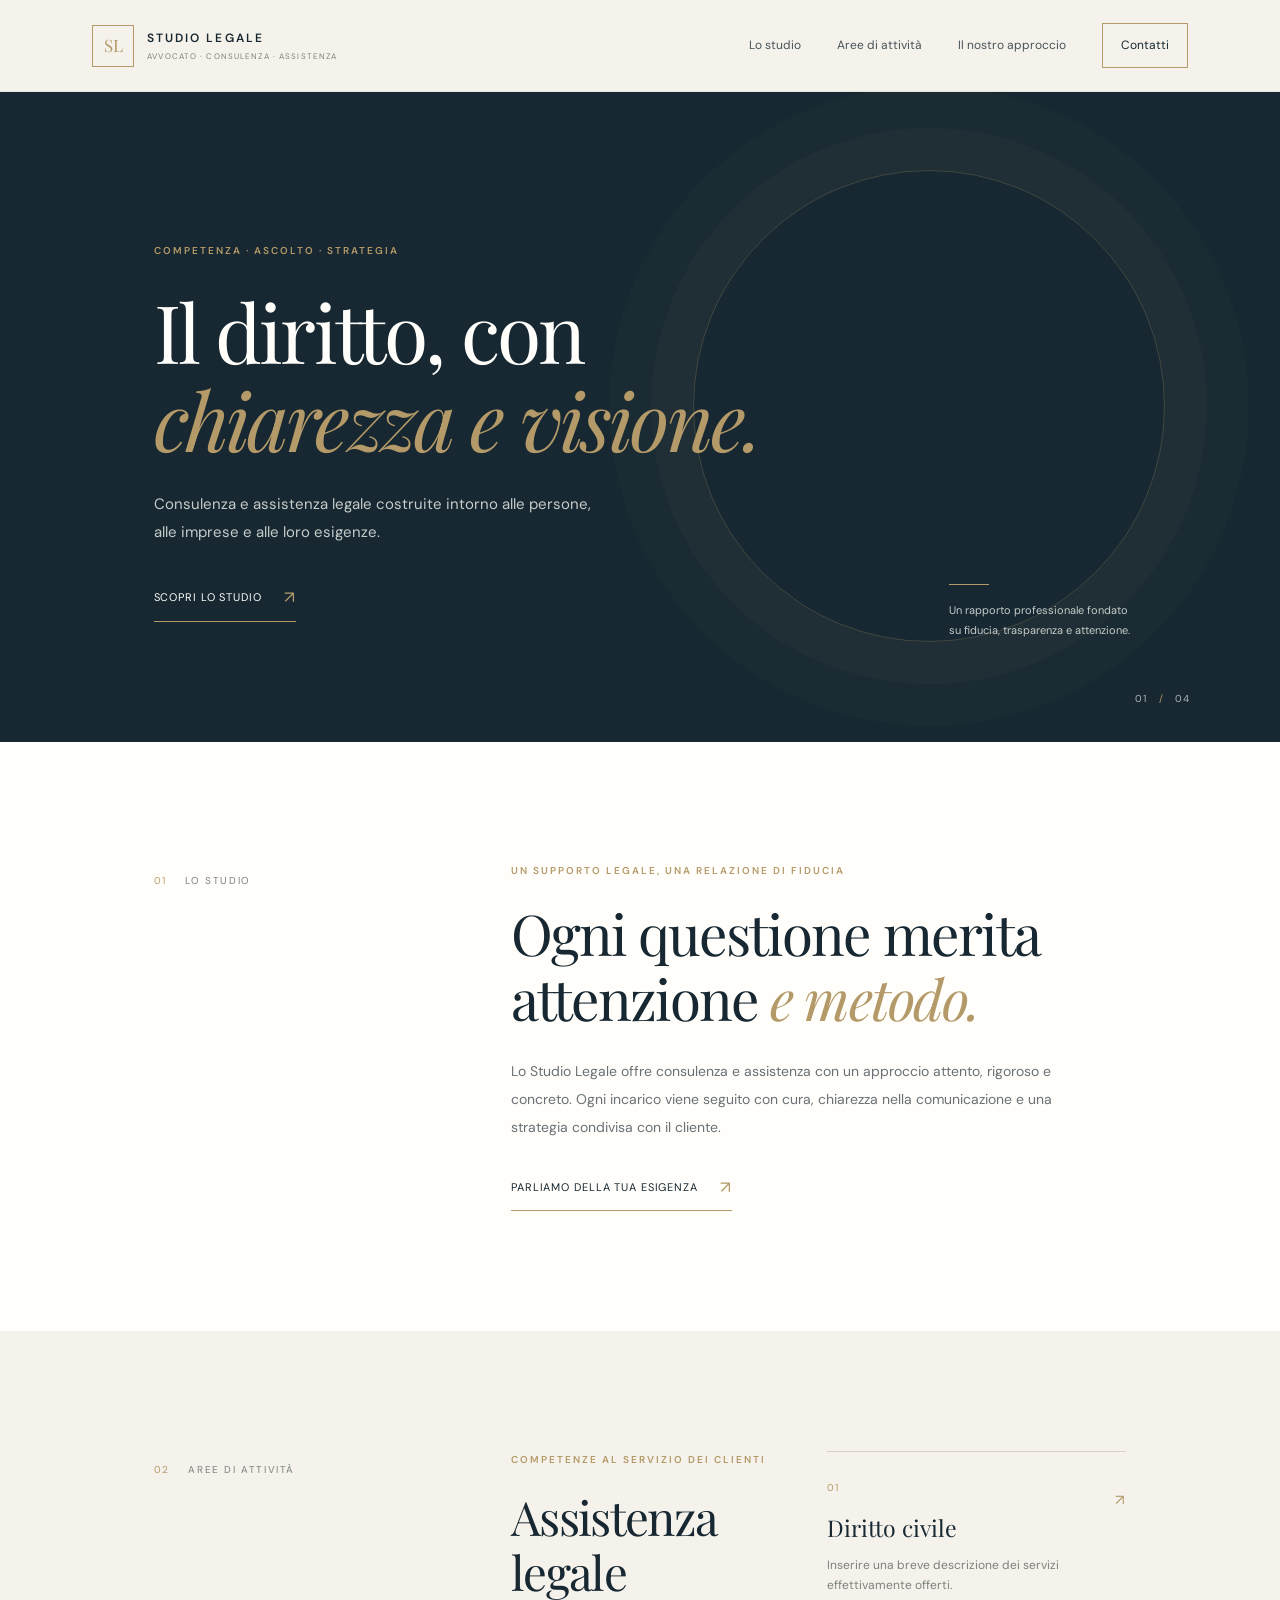
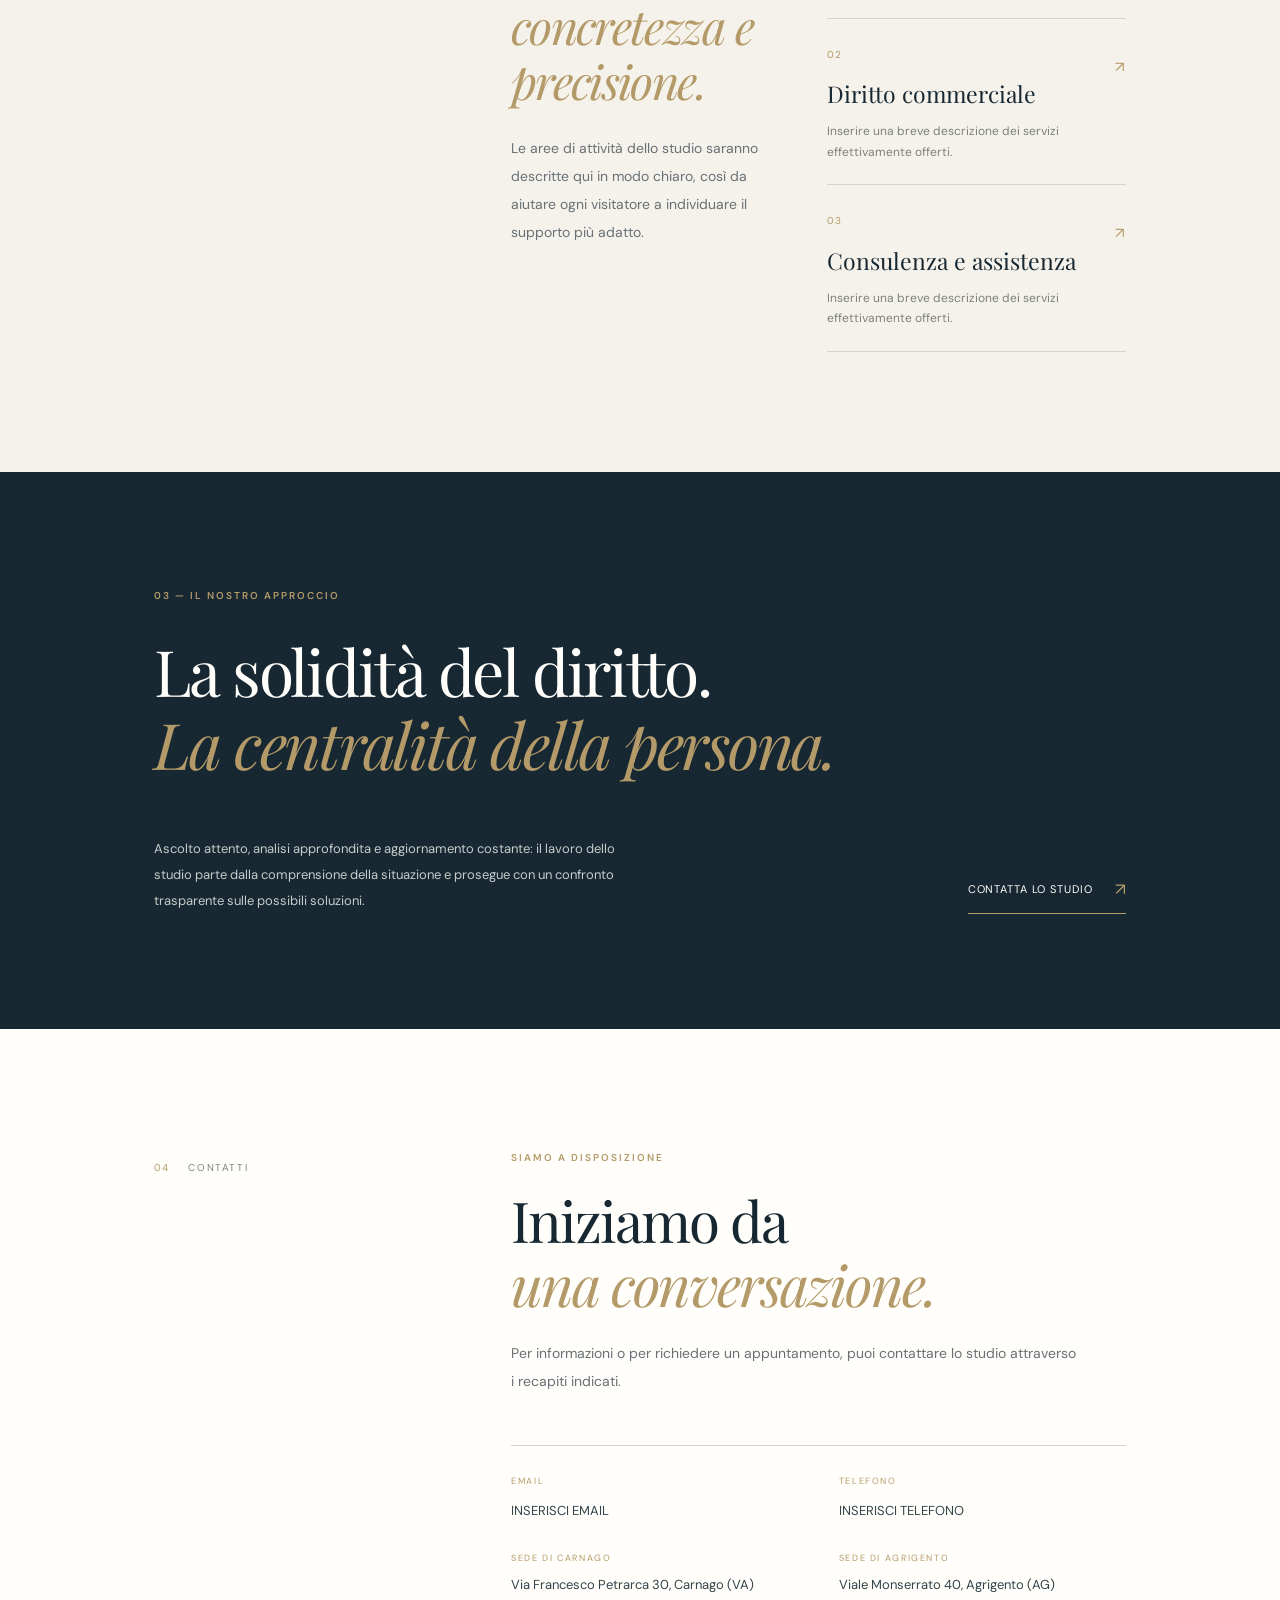
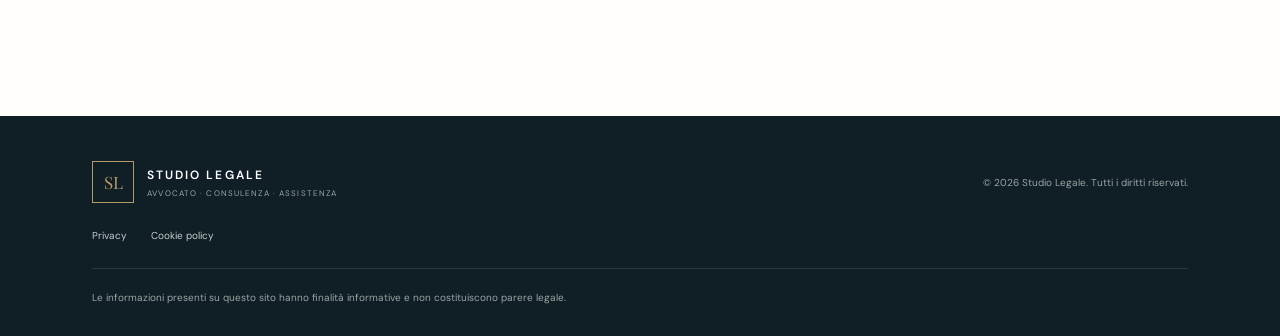
==== index.html @ 9e38412a "Add files via upload" ====
<!doctype html>
<html lang="it">
<head>
  <meta charset="utf-8">
  <meta name="viewport" content="width=device-width, initial-scale=1">
  <meta name="description" content="Studio legale — assistenza e consulenza legale.">
  <meta name="theme-color" content="#14232d">
  <title>Studio Legale | Assistenza e consulenza</title>
  <link rel="preconnect" href="https://fonts.googleapis.com">
  <link rel="preconnect" href="https://fonts.gstatic.com" crossorigin>
  <link href="https://fonts.googleapis.com/css2?family=DM+Sans:wght@400;500;600&family=Playfair+Display:wght@400;500;600&display=swap" rel="stylesheet">
  <link rel="stylesheet" href="styles.css">
</head>
<body>
  <header class="site-header">
    <a class="brand" href="#inizio" aria-label="Studio Legale, pagina iniziale">
      <span class="brand-mark">SL</span>
      <span class="brand-name">STUDIO LEGALE<span>AVVOCATO · CONSULENZA · ASSISTENZA</span></span>
    </a>
    <button class="menu-toggle" aria-expanded="false" aria-controls="main-nav">Menu</button>
    <nav id="main-nav" class="main-nav" aria-label="Navigazione principale">
      <a href="#studio">Lo studio</a>
      <a href="#attivita">Aree di attività</a>
      <a href="#approccio">Il nostro approccio</a>
      <a class="nav-contact" href="#contatti">Contatti</a>
    </nav>
  </header>

  <main>
    <section class="hero" id="inizio">
      <div class="hero-content">
        <p class="eyebrow">COMPETENZA · ASCOLTO · STRATEGIA</p>
        <h1>Il diritto, con<br><em>chiarezza e visione.</em></h1>
        <p class="hero-lead">Consulenza e assistenza legale costruite intorno alle persone, alle imprese e alle loro esigenze.</p>
        <a class="text-link" href="#studio">Scopri lo studio <span aria-hidden="true">↗</span></a>
      </div>
      <div class="hero-note">
        <span class="note-line"></span>
        <p>Un rapporto professionale fondato su fiducia, trasparenza e attenzione.</p>
      </div>
      <div class="hero-index">01 <span>/</span> 04</div>
    </section>

    <section class="intro section-wrap" id="studio">
      <div class="section-label"><span>01</span> LO STUDIO</div>
      <div class="intro-copy">
        <p class="kicker">UN SUPPORTO LEGALE, UNA RELAZIONE DI FIDUCIA</p>
        <h2>Ogni questione merita<br>attenzione <em>e metodo.</em></h2>
        <p class="body-copy">Lo Studio Legale offre consulenza e assistenza con un approccio attento, rigoroso e concreto. Ogni incarico viene seguito con cura, chiarezza nella comunicazione e una strategia condivisa con il cliente.</p>
        <a class="text-link dark-link" href="#contatti">Parliamo della tua esigenza <span aria-hidden="true">↗</span></a>
      </div>
    </section>

    <section class="practice section-wrap" id="attivita">
      <div class="section-label"><span>02</span> AREE DI ATTIVITÀ</div>
      <div class="practice-main">
        <div class="practice-heading">
          <p class="kicker">COMPETENZE AL SERVIZIO DEI CLIENTI</p>
          <h2>Assistenza legale<br><em>concretezza e precisione.</em></h2>
          <p class="body-copy">Le aree di attività dello studio saranno descritte qui in modo chiaro, così da aiutare ogni visitatore a individuare il supporto più adatto.</p>
        </div>
        <div class="practice-list">
          <article><span>01</span><h3>Diritto civile</h3><p>Inserire una breve descrizione dei servizi effettivamente offerti.</p><b>↗</b></article>
          <article><span>02</span><h3>Diritto commerciale</h3><p>Inserire una breve descrizione dei servizi effettivamente offerti.</p><b>↗</b></article>
          <article><span>03</span><h3>Consulenza e assistenza</h3><p>Inserire una breve descrizione dei servizi effettivamente offerti.</p><b>↗</b></article>
        </div>
      </div>
    </section>

    <section class="approach" id="approccio">
      <div class="approach-inner">
        <p class="kicker">03 — IL NOSTRO APPROCCIO</p>
        <h2>La solidità del diritto.<br><em>La centralità della persona.</em></h2>
        <div class="approach-bottom">
          <p>Ascolto attento, analisi approfondita e aggiornamento costante: il lavoro dello studio parte dalla comprensione della situazione e prosegue con un confronto trasparente sulle possibili soluzioni.</p>
          <a class="text-link" href="#contatti">Contatta lo studio <span aria-hidden="true">↗</span></a>
        </div>
      </div>
    </section>

    <section class="contact section-wrap" id="contatti">
      <div class="section-label"><span>04</span> CONTATTI</div>
      <div class="contact-main">
        <p class="kicker">SIAMO A DISPOSIZIONE</p>
        <h2>Iniziamo da<br><em>una conversazione.</em></h2>
        <p class="body-copy">Per informazioni o per richiedere un appuntamento, puoi contattare lo studio attraverso i recapiti indicati.</p>
        <div class="contact-details">
          <div><span>EMAIL</span><a href="mailto:INSERISCI-EMAIL">INSERISCI EMAIL</a></div>
          <div><span>TELEFONO</span><a href="tel:INSERISCI-TELEFONO">INSERISCI TELEFONO</a></div>
          <div><span>SEDE DI CARNAGO</span><p>Via Francesco Petrarca 30, Carnago (VA)</p></div>
          <div><span>SEDE DI AGRIGENTO</span><p>Viale Monserrato 40, Agrigento (AG)</p></div>
        </div>
      </div>
    </section>
  </main>

  <footer class="site-footer">
    <a class="brand footer-brand" href="#inizio"><span class="brand-mark">SL</span><span class="brand-name">STUDIO LEGALE<span>AVVOCATO · CONSULENZA · ASSISTENZA</span></span></a>
    <p>© <span id="year"></span> Studio Legale. Tutti i diritti riservati.</p>
    <div class="footer-links"><a href="privacy.html">Privacy</a><a href="cookie.html">Cookie policy</a></div>
    <p class="disclaimer">Le informazioni presenti su questo sito hanno finalità informative e non costituiscono parere legale.</p>
  </footer>
  <script src="script.js"></script>
</body>
</html>
---- styles.css ----
:root{--ink:#172832;--ink-soft:#34444b;--paper:#f5f2eb;--white:#fffefa;--gold:#b49a68;--line:#d9d3c7;--muted:#7c817e}
*{box-sizing:border-box}
html{scroll-behavior:smooth}
body{margin:0;background:var(--paper);color:var(--ink);font-family:"DM Sans",Arial,sans-serif;font-size:15px;line-height:1.7}
a{color:inherit;text-decoration:none}
.site-header{height:92px;padding:0 7.2%;display:flex;align-items:center;justify-content:space-between;background:var(--paper);position:relative;z-index:5;border-bottom:1px solid rgba(23,40,50,.08)}
.brand{display:flex;align-items:center;gap:13px}
.brand-mark{width:42px;height:42px;border:1px solid var(--gold);display:grid;place-items:center;color:var(--gold);font-family:"Playfair Display",serif;font-size:17px}
.brand-name{font-size:12px;letter-spacing:.17em;font-weight:600;line-height:1.5}
.brand-name span{display:block;font-size:8px;letter-spacing:.14em;color:var(--muted);font-weight:400;margin-top:3px}
.main-nav{display:flex;align-items:center;gap:36px;font-size:12px;color:#47545a}
.main-nav a{transition:color .2s}
.main-nav a:hover{color:var(--gold)}
.main-nav .nav-contact{border:1px solid var(--gold);padding:11px 18px;color:var(--ink)}
.menu-toggle{display:none}
.hero{min-height:650px;background:var(--ink);color:var(--white);padding:120px 12% 90px;position:relative;overflow:hidden;display:flex;align-items:center}
.hero:after{content:"";position:absolute;width:470px;height:470px;border:1px solid rgba(180,154,104,.27);border-radius:50%;right:9%;top:12%;box-shadow:0 0 0 42px rgba(180,154,104,.035),0 0 0 84px rgba(180,154,104,.025)}
.hero-content{position:relative;z-index:1;max-width:690px}
.eyebrow,.kicker{font-size:10px;letter-spacing:.2em;font-weight:600;color:var(--gold)}
h1,h2,h3,p{margin-top:0}
h1,h2{font-family:"Playfair Display",Georgia,serif;font-weight:400;letter-spacing:-.035em}
h1{font-size:clamp(52px,6.3vw,88px);line-height:1.08;margin:28px 0}
h1 em,h2 em{font-weight:400;color:var(--gold)}
.hero-lead{max-width:440px;color:#c6ccca;font-size:15px;line-height:1.9;margin-bottom:36px}
.text-link{display:inline-flex;gap:22px;align-items:center;border-bottom:1px solid var(--gold);padding-bottom:9px;font-size:11px;letter-spacing:.08em;text-transform:uppercase}
.text-link span{color:var(--gold);font-size:17px}
.hero-note{position:absolute;right:11%;bottom:90px;z-index:1;width:190px;color:#c6ccca;font-size:11px;line-height:1.8}
.note-line{display:block;width:40px;height:1px;background:var(--gold);margin-bottom:16px}
.hero-index{position:absolute;right:7%;bottom:35px;font-size:10px;letter-spacing:.12em;color:#aeb8b8}
.hero-index span{color:var(--gold);padding:0 7px}
.section-wrap{padding:120px 12%;display:grid;grid-template-columns:1fr 2.2fr;gap:8%}
.section-label{font-size:10px;letter-spacing:.16em;color:var(--muted);padding-top:10px}
.section-label span{color:var(--gold);margin-right:14px}
.intro{background:var(--white)}
.intro-copy{max-width:690px}
.kicker{margin-bottom:22px}
h2{font-size:clamp(38px,4.4vw,58px);line-height:1.15;margin-bottom:26px}
.body-copy{max-width:570px;color:#697176;line-height:2;font-size:14px}
.dark-link{color:var(--ink);margin-top:18px}
.practice{background:var(--paper);display:grid}
.practice-main{display:grid;grid-template-columns:1fr 1.15fr;gap:9%}
.practice-heading h2{font-size:clamp(34px,3.7vw,49px)}
.practice-list article{position:relative;padding:22px 35px 22px 0;border-top:1px solid var(--line)}
.practice-list article:last-child{border-bottom:1px solid var(--line)}
.practice-list article>span{font-size:10px;color:var(--gold);letter-spacing:.1em}
.practice-list h3{font-family:"Playfair Display",serif;font-size:23px;font-weight:400;margin:8px 0}
.practice-list p{font-size:12px;color:var(--muted);margin:0;max-width:300px}
.practice-list b{position:absolute;right:2px;top:36px;color:var(--gold);font-weight:400}
.approach{background:var(--ink);color:var(--white);padding:115px 12%}
.approach-inner{max-width:1000px;margin:auto}
.approach h2{font-size:clamp(42px,5vw,66px);margin:30px 0 55px}
.approach-bottom{display:flex;justify-content:space-between;align-items:end;gap:50px}
.approach-bottom p{max-width:480px;color:#c6ccca;font-size:13px;line-height:2;margin:0}
.approach-bottom .text-link{white-space:nowrap}
.contact{background:var(--white)}
.contact-main h2{margin-bottom:22px}
.contact-details{display:grid;grid-template-columns:1fr 1fr;gap:28px 40px;margin-top:50px;padding-top:28px;border-top:1px solid var(--line)}
.contact-details span{display:block;font-size:9px;letter-spacing:.18em;color:var(--gold);margin-bottom:8px}
.contact-details a,.contact-details p{font-size:13px;color:var(--ink-soft);margin:0}
.site-footer{background:#101e26;color:#d9dfdc;padding:45px 7.2% 30px;display:grid;grid-template-columns:1fr auto;gap:24px;align-items:center}
.footer-brand .brand-name{color:#fff}
.footer-brand .brand-name span{color:#9ba5a3}
.site-footer>p{font-size:10px;color:#9ba5a3;margin:0}
.footer-links{display:flex;gap:24px;font-size:10px;color:#c6ccca}
.disclaimer{grid-column:1/-1;border-top:1px solid rgba(255,255,255,.12);padding-top:20px;margin-top:10px}
@media(max-width:800px){
 .site-header{height:78px;padding:0 6%}.menu-toggle{display:block;background:none;border:1px solid var(--gold);padding:8px 12px;color:var(--ink);font:inherit;font-size:11px}
 .main-nav{display:none;position:absolute;top:78px;left:0;right:0;background:var(--paper);padding:22px 6%;flex-direction:column;align-items:flex-start;gap:18px;border-bottom:1px solid var(--line)}
 .main-nav.open{display:flex}.hero{min-height:610px;padding:100px 8%}.hero:after{right:-230px;top:25%}.hero-note{display:none}
 .section-wrap{padding:82px 8%;grid-template-columns:1fr;gap:35px}.practice-main{grid-template-columns:1fr;gap:45px}
 .approach{padding:85px 8%}.approach-bottom{display:block}.approach-bottom .text-link{margin-top:28px}
 .contact-details{grid-template-columns:1fr}.site-footer{padding:38px 8%;grid-template-columns:1fr;gap:18px}.disclaimer{grid-column:auto}
}
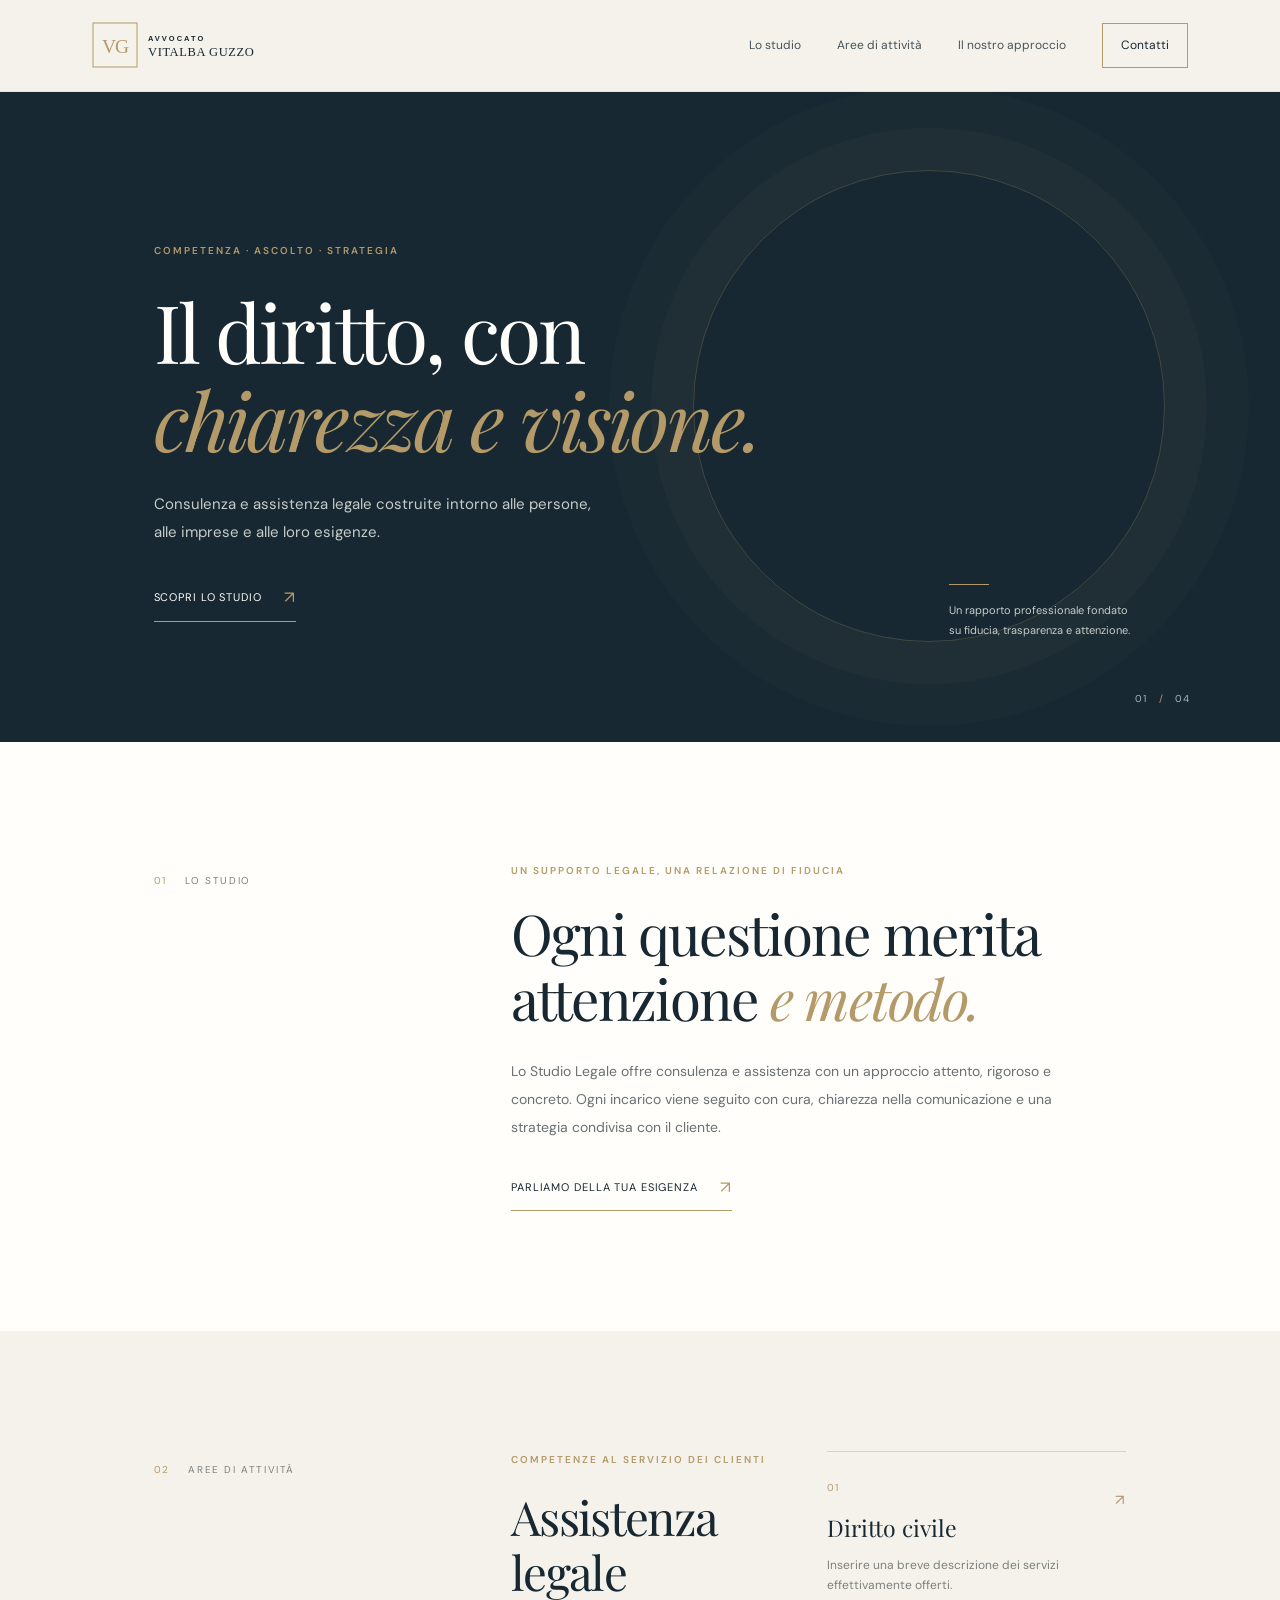
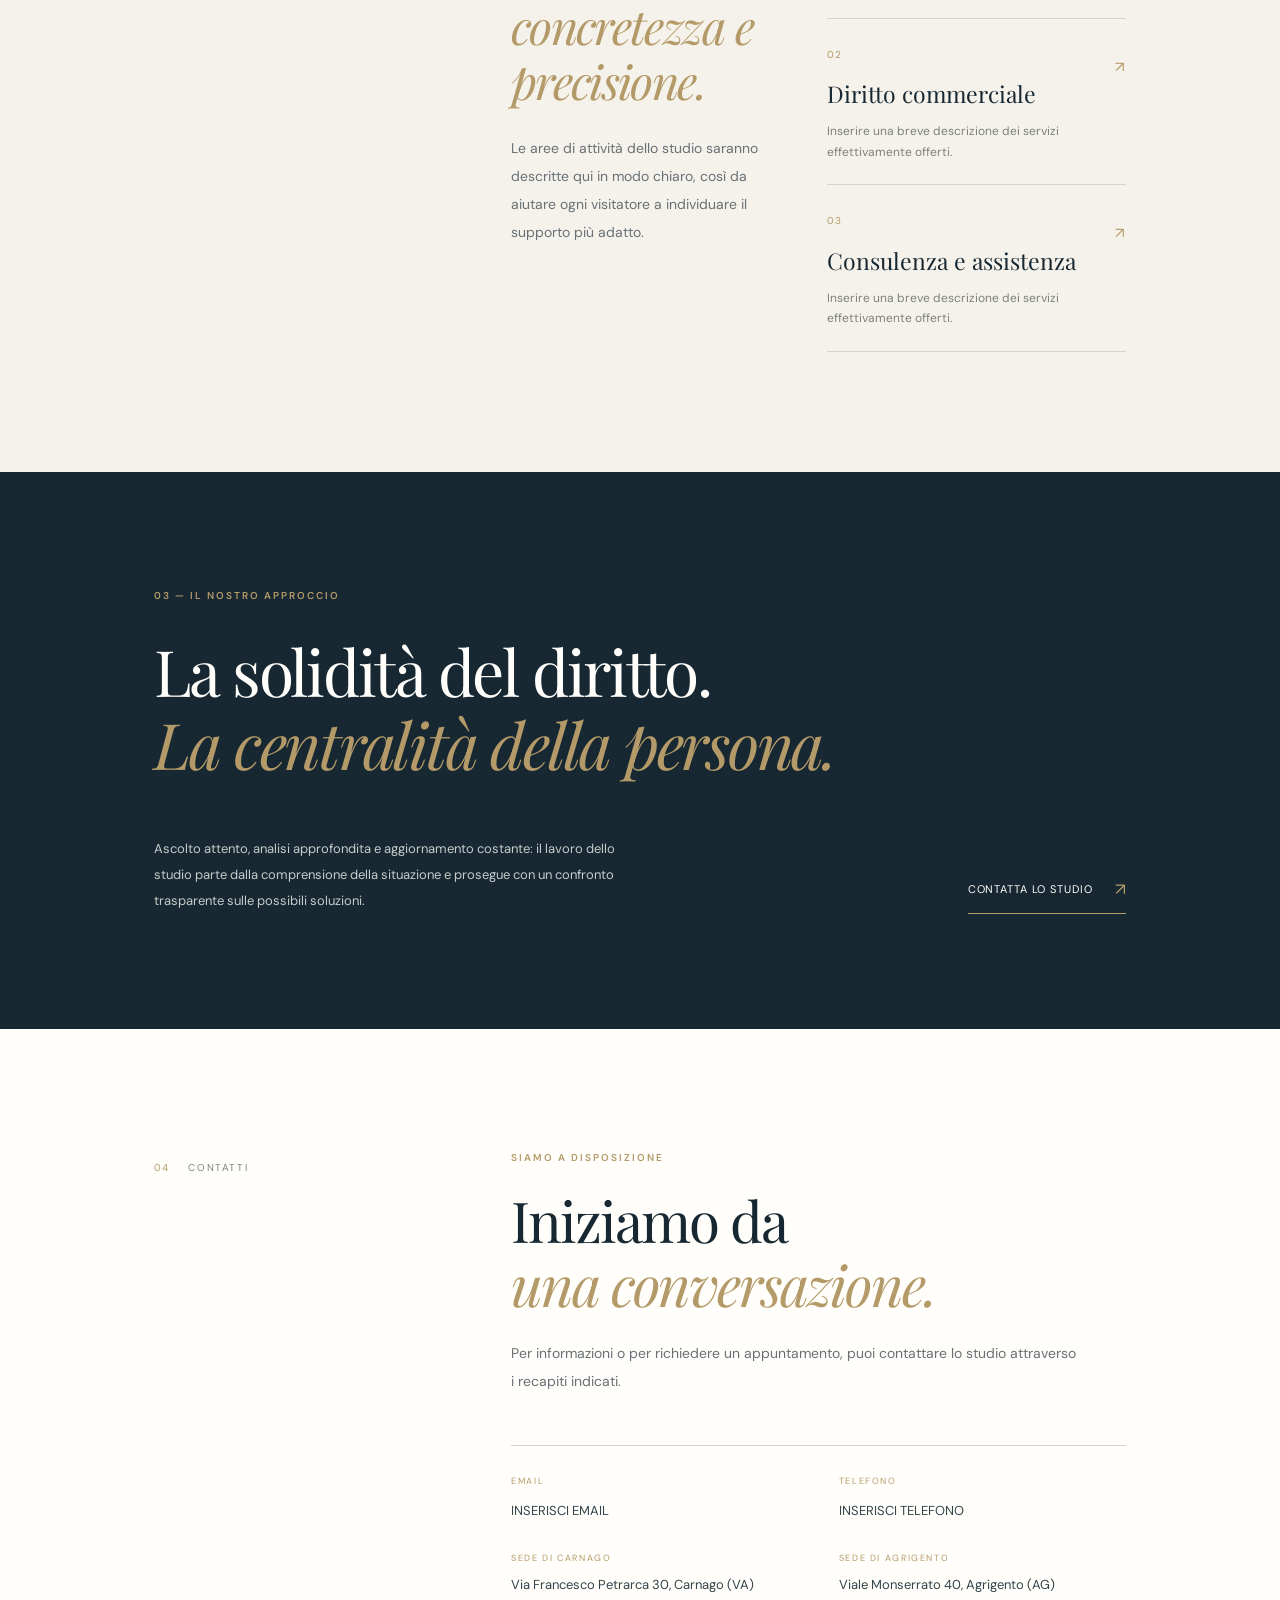
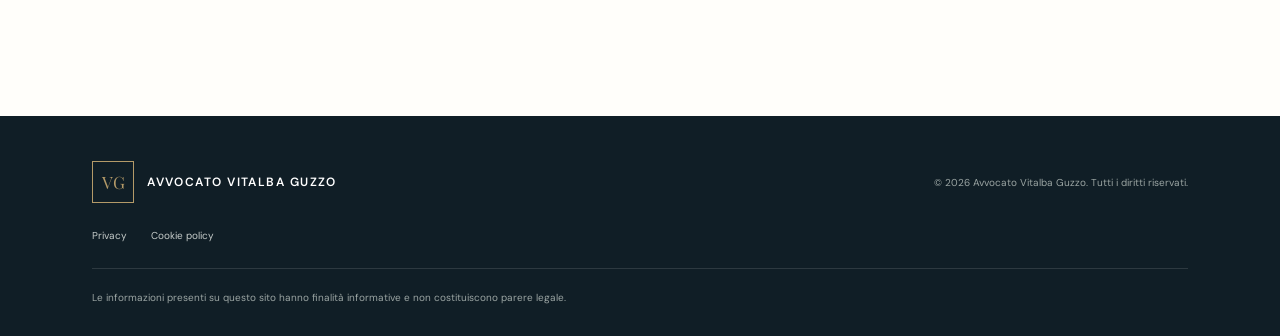
==== commit 9294ef4e: "Add files via upload" ====
--- a/index.html
+++ b/index.html
@@ -3,9 +3,11 @@
 <head>
   <meta charset="utf-8">
   <meta name="viewport" content="width=device-width, initial-scale=1">
-  <meta name="description" content="Studio legale — assistenza e consulenza legale.">
+  <meta name="description" content="Avvocato Vitalba Guzzo — consulenza e assistenza legale in diritto civile, diritto del lavoro e contrattualistica.">
   <meta name="theme-color" content="#14232d">
-  <title>Studio Legale | Assistenza e consulenza</title>
+  <title>Avvocato Vitalba Guzzo | Consulenza e assistenza legale</title>
+  <link rel="icon" type="image/svg+xml" href="favicon.svg">
+  <link rel="apple-touch-icon" href="favicon.svg">
   <link rel="preconnect" href="https://fonts.googleapis.com">
   <link rel="preconnect" href="https://fonts.gstatic.com" crossorigin>
   <link href="https://fonts.googleapis.com/css2?family=DM+Sans:wght@400;500;600&family=Playfair+Display:wght@400;500;600&display=swap" rel="stylesheet">
@@ -13,9 +15,8 @@
 </head>
 <body>
   <header class="site-header">
-    <a class="brand" href="#inizio" aria-label="Studio Legale, pagina iniziale">
-      <span class="brand-mark">SL</span>
-      <span class="brand-name">STUDIO LEGALE<span>AVVOCATO · CONSULENZA · ASSISTENZA</span></span>
+    <a class="brand" href="#inizio" aria-label="Avvocato Vitalba Guzzo, pagina iniziale">
+      <img class="brand-logo" src="logo-vg.svg" alt="Avvocato Vitalba Guzzo">
     </a>
     <button class="menu-toggle" aria-expanded="false" aria-controls="main-nav">Menu</button>
     <nav id="main-nav" class="main-nav" aria-label="Navigazione principale">
@@ -95,8 +96,8 @@
   </main>
 
   <footer class="site-footer">
-    <a class="brand footer-brand" href="#inizio"><span class="brand-mark">SL</span><span class="brand-name">STUDIO LEGALE<span>AVVOCATO · CONSULENZA · ASSISTENZA</span></span></a>
-    <p>© <span id="year"></span> Studio Legale. Tutti i diritti riservati.</p>
+    <a class="brand footer-brand" href="#inizio" aria-label="Avvocato Vitalba Guzzo, pagina iniziale"><span class="brand-mark">VG</span><span class="brand-name">AVVOCATO VITALBA GUZZO</span></a>
+    <p>© <span id="year"></span> Avvocato Vitalba Guzzo. Tutti i diritti riservati.</p>
     <div class="footer-links"><a href="privacy.html">Privacy</a><a href="cookie.html">Cookie policy</a></div>
     <p class="disclaimer">Le informazioni presenti su questo sito hanno finalità informative e non costituiscono parere legale.</p>
   </footer>
--- a/styles.css
+++ b/styles.css
@@ -4,7 +4,7 @@
 body{margin:0;background:var(--paper);color:var(--ink);font-family:"DM Sans",Arial,sans-serif;font-size:15px;line-height:1.7}
 a{color:inherit;text-decoration:none}
 .site-header{height:92px;padding:0 7.2%;display:flex;align-items:center;justify-content:space-between;background:var(--paper);position:relative;z-index:5;border-bottom:1px solid rgba(23,40,50,.08)}
-.brand{display:flex;align-items:center;gap:13px}
+.brand{display:flex;align-items:center;gap:13px}.brand-logo{display:block;width:260px;max-width:48vw;height:auto}
 .brand-mark{width:42px;height:42px;border:1px solid var(--gold);display:grid;place-items:center;color:var(--gold);font-family:"Playfair Display",serif;font-size:17px}
 .brand-name{font-size:12px;letter-spacing:.17em;font-weight:600;line-height:1.5}
 .brand-name span{display:block;font-size:8px;letter-spacing:.14em;color:var(--muted);font-weight:400;margin-top:3px}
@@ -58,13 +58,13 @@
 .contact-details span{display:block;font-size:9px;letter-spacing:.18em;color:var(--gold);margin-bottom:8px}
 .contact-details a,.contact-details p{font-size:13px;color:var(--ink-soft);margin:0}
 .site-footer{background:#101e26;color:#d9dfdc;padding:45px 7.2% 30px;display:grid;grid-template-columns:1fr auto;gap:24px;align-items:center}
-.footer-brand .brand-name{color:#fff}
+.footer-brand .brand-mark{color:var(--gold);border-color:var(--gold)}.footer-brand .brand-name{color:#fff;letter-spacing:.12em}
 .footer-brand .brand-name span{color:#9ba5a3}
 .site-footer>p{font-size:10px;color:#9ba5a3;margin:0}
 .footer-links{display:flex;gap:24px;font-size:10px;color:#c6ccca}
 .disclaimer{grid-column:1/-1;border-top:1px solid rgba(255,255,255,.12);padding-top:20px;margin-top:10px}
 @media(max-width:800px){
- .site-header{height:78px;padding:0 6%}.menu-toggle{display:block;background:none;border:1px solid var(--gold);padding:8px 12px;color:var(--ink);font:inherit;font-size:11px}
+ .site-header{height:78px;padding:0 6%}.brand-logo{width:225px;max-width:56vw}.menu-toggle{display:block;background:none;border:1px solid var(--gold);padding:8px 12px;color:var(--ink);font:inherit;font-size:11px}
  .main-nav{display:none;position:absolute;top:78px;left:0;right:0;background:var(--paper);padding:22px 6%;flex-direction:column;align-items:flex-start;gap:18px;border-bottom:1px solid var(--line)}
  .main-nav.open{display:flex}.hero{min-height:610px;padding:100px 8%}.hero:after{right:-230px;top:25%}.hero-note{display:none}
  .section-wrap{padding:82px 8%;grid-template-columns:1fr;gap:35px}.practice-main{grid-template-columns:1fr;gap:45px}
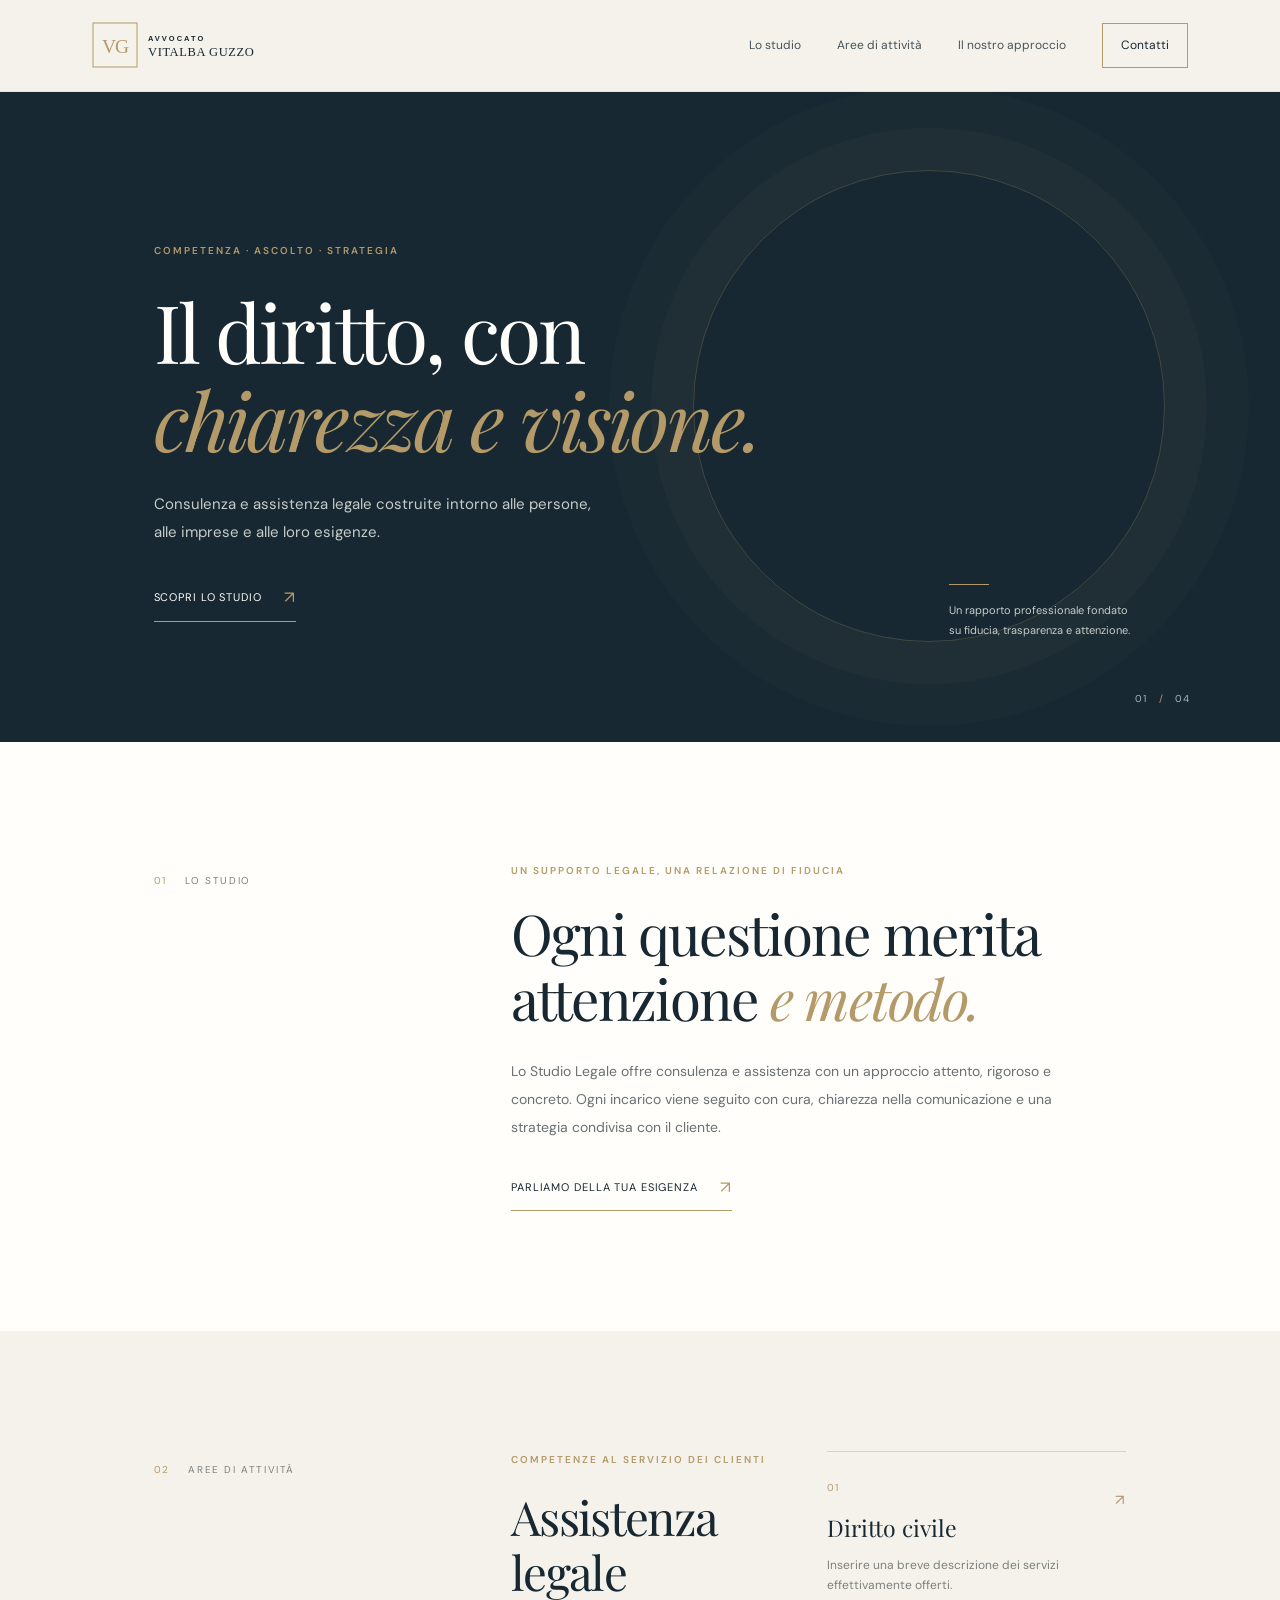
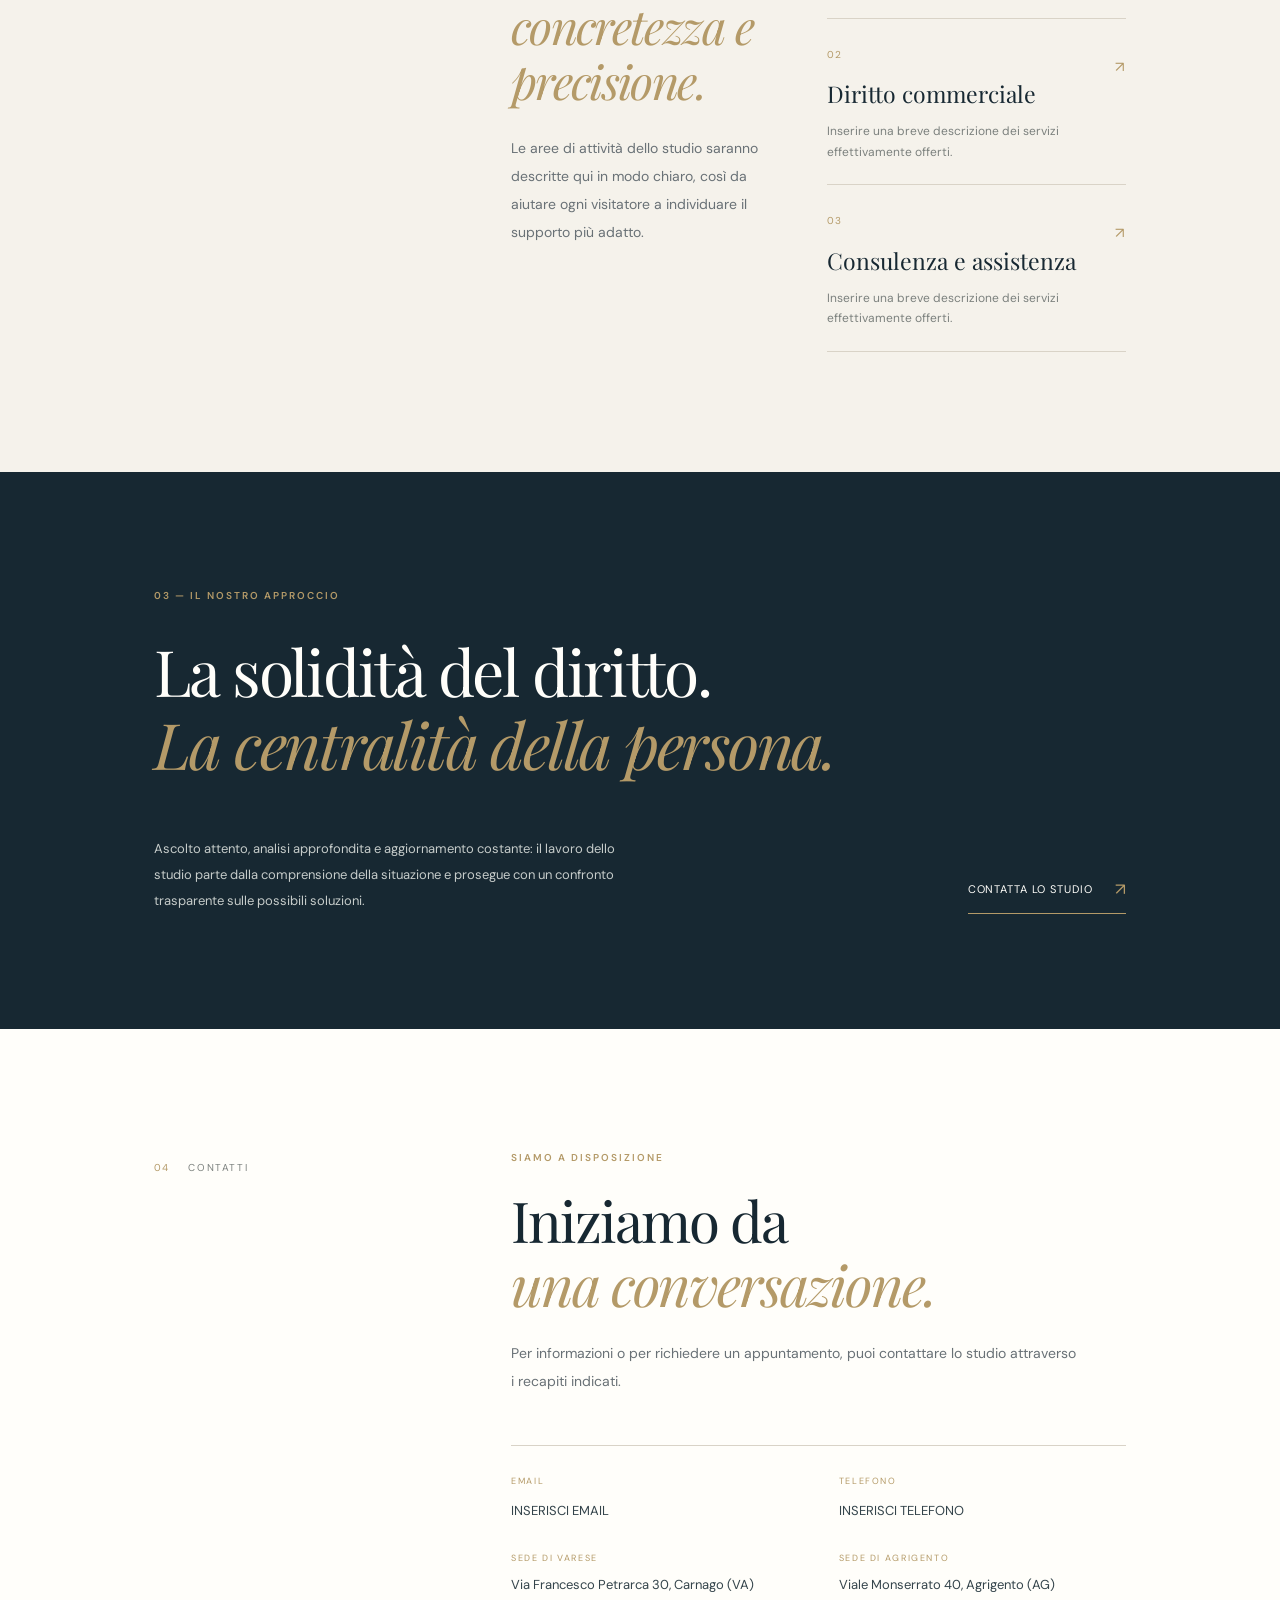
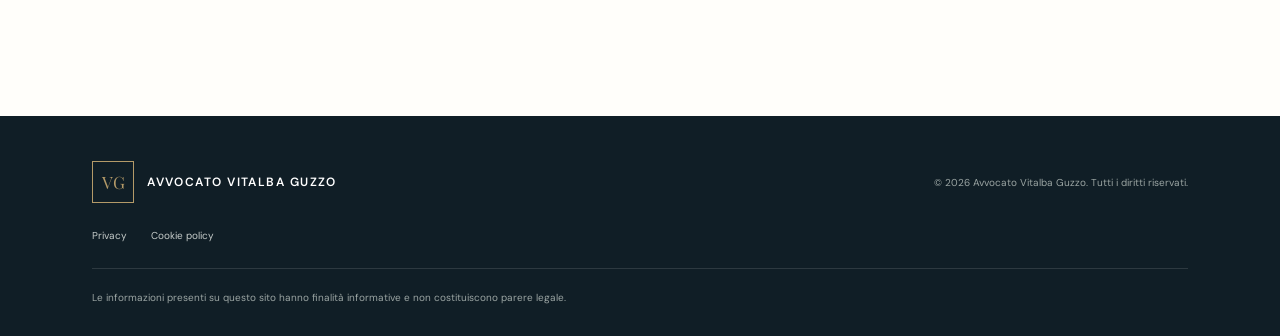
==== commit ee9e43c2: "Update index.html" ====
--- a/index.html
+++ b/index.html
@@ -5,7 +5,7 @@
   <meta name="viewport" content="width=device-width, initial-scale=1">
   <meta name="description" content="Avvocato Vitalba Guzzo — consulenza e assistenza legale in diritto civile, diritto del lavoro e contrattualistica.">
   <meta name="theme-color" content="#14232d">
-  <title>Avvocato Vitalba Guzzo | Consulenza e assistenza legale</title>
+  <title>Avvocato Vitalba Rita Guzzo | Consulenza e assistenza legale</title>
   <link rel="icon" type="image/svg+xml" href="favicon.svg">
   <link rel="apple-touch-icon" href="favicon.svg">
   <link rel="preconnect" href="https://fonts.googleapis.com">
@@ -88,7 +88,7 @@
         <div class="contact-details">
           <div><span>EMAIL</span><a href="mailto:INSERISCI-EMAIL">INSERISCI EMAIL</a></div>
           <div><span>TELEFONO</span><a href="tel:INSERISCI-TELEFONO">INSERISCI TELEFONO</a></div>
-          <div><span>SEDE DI CARNAGO</span><p>Via Francesco Petrarca 30, Carnago (VA)</p></div>
+          <div><span>SEDE DI VARESE</span><p>Via Francesco Petrarca 30, Carnago (VA)</p></div>
           <div><span>SEDE DI AGRIGENTO</span><p>Viale Monserrato 40, Agrigento (AG)</p></div>
         </div>
       </div>
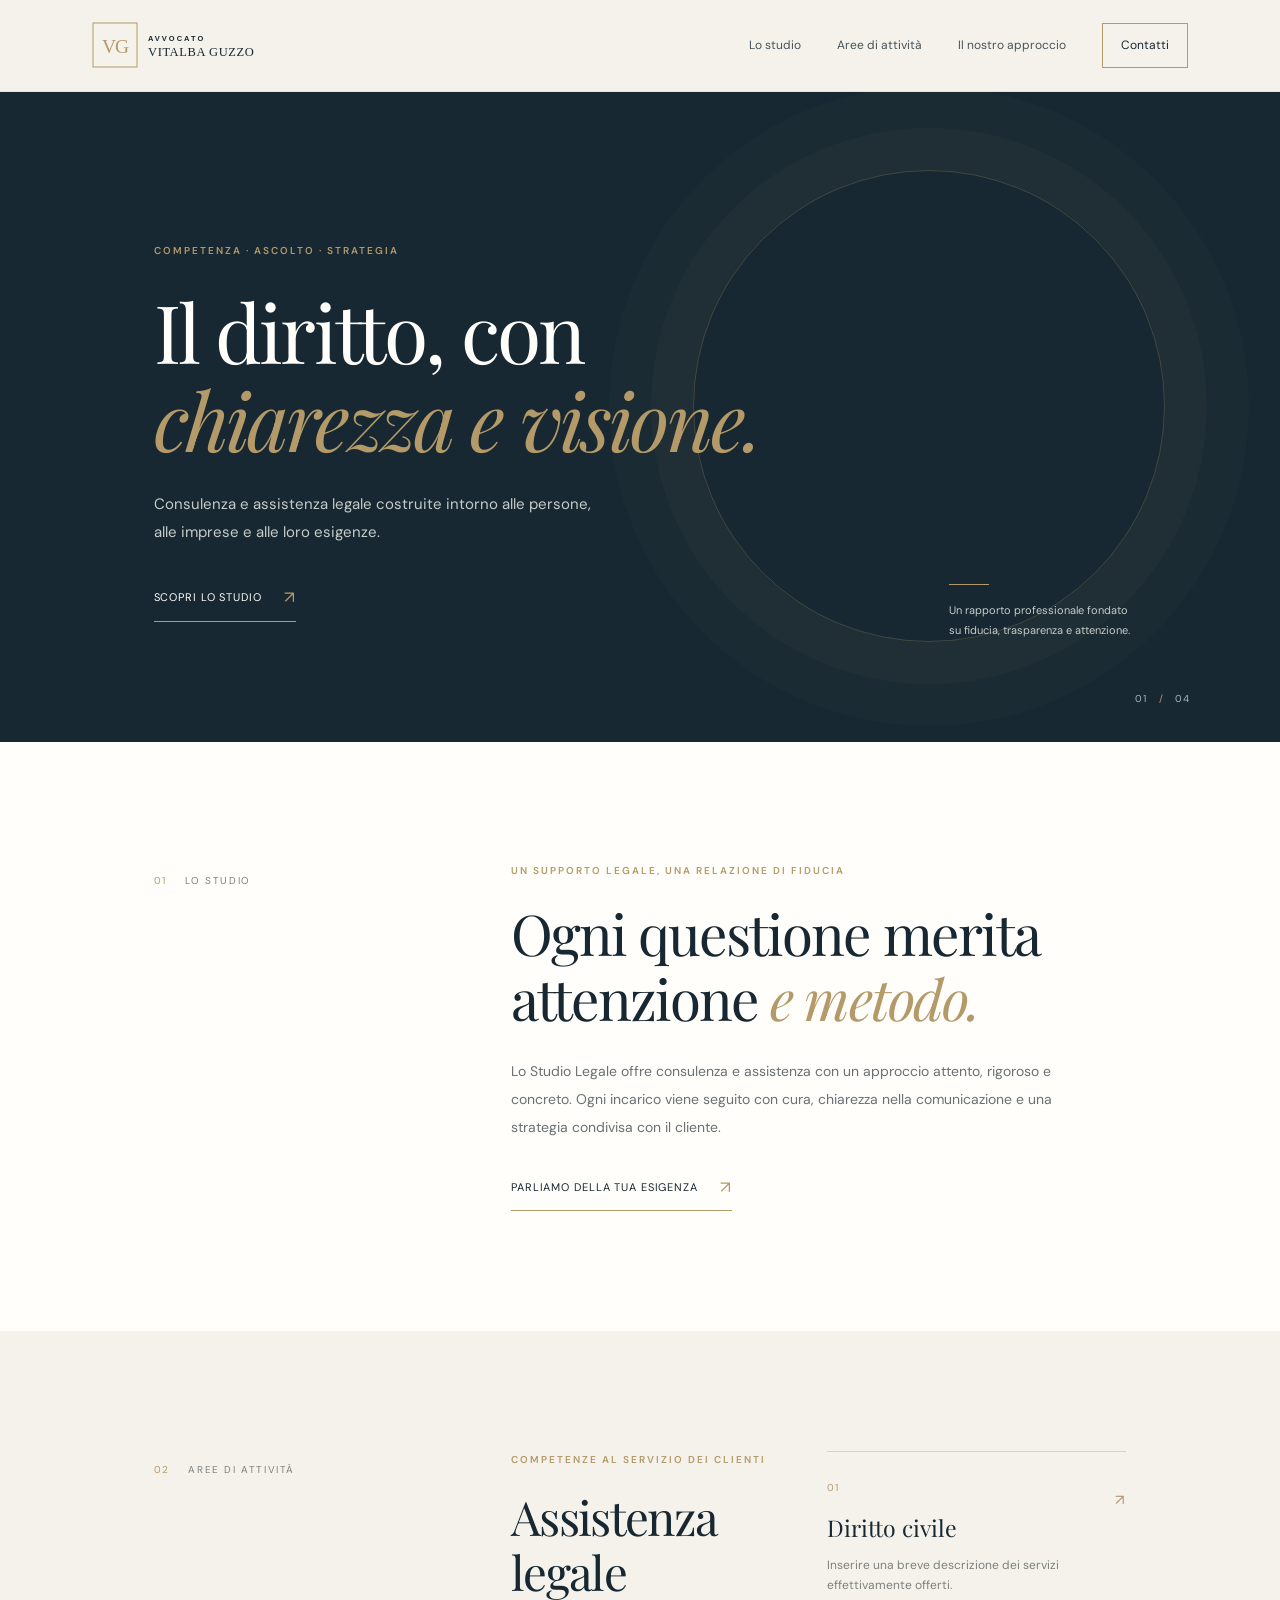
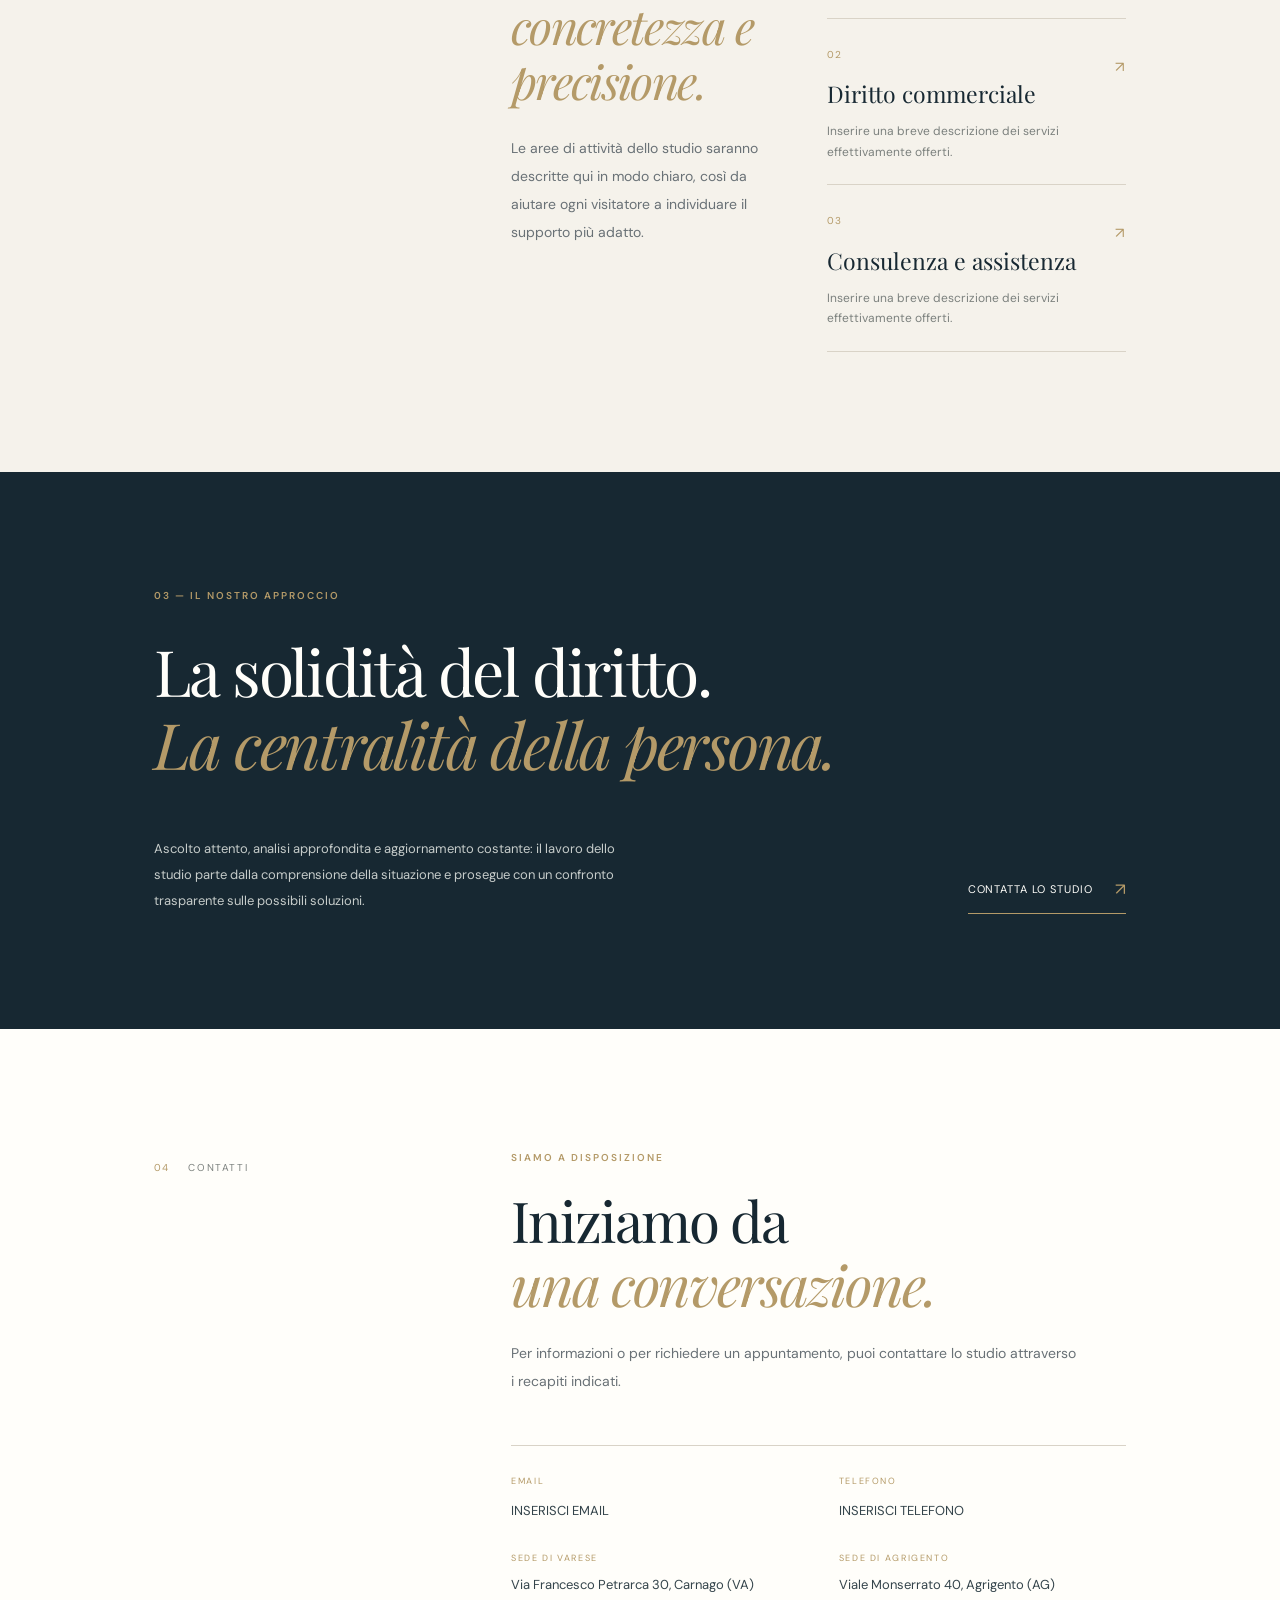
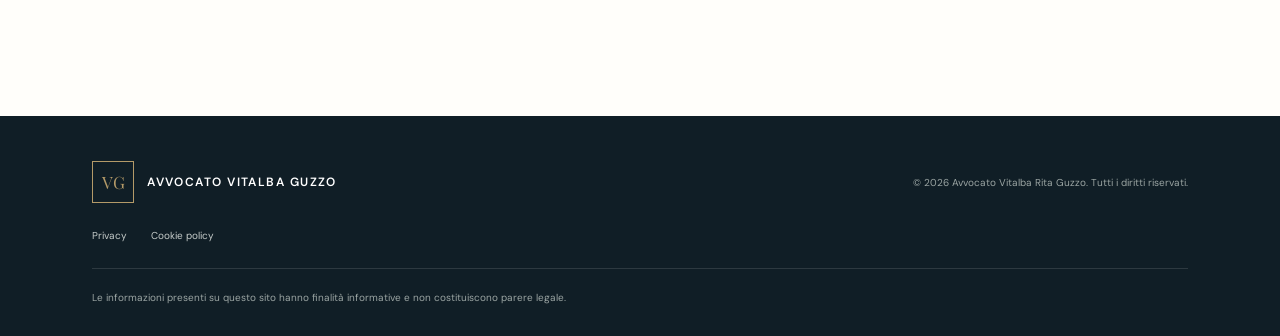
==== commit 5d200d99: "Update index.html" ====
--- a/index.html
+++ b/index.html
@@ -96,8 +96,8 @@
   </main>
 
   <footer class="site-footer">
-    <a class="brand footer-brand" href="#inizio" aria-label="Avvocato Vitalba Guzzo, pagina iniziale"><span class="brand-mark">VG</span><span class="brand-name">AVVOCATO VITALBA GUZZO</span></a>
-    <p>© <span id="year"></span> Avvocato Vitalba Guzzo. Tutti i diritti riservati.</p>
+    <a class="brand footer-brand" href="#inizio" aria-label="Avvocato Vitalba Rita Guzzo, pagina iniziale"><span class="brand-mark">VG</span><span class="brand-name">AVVOCATO VITALBA GUZZO</span></a>
+    <p>© <span id="year"></span> Avvocato Vitalba Rita Guzzo. Tutti i diritti riservati.</p>
     <div class="footer-links"><a href="privacy.html">Privacy</a><a href="cookie.html">Cookie policy</a></div>
     <p class="disclaimer">Le informazioni presenti su questo sito hanno finalità informative e non costituiscono parere legale.</p>
   </footer>
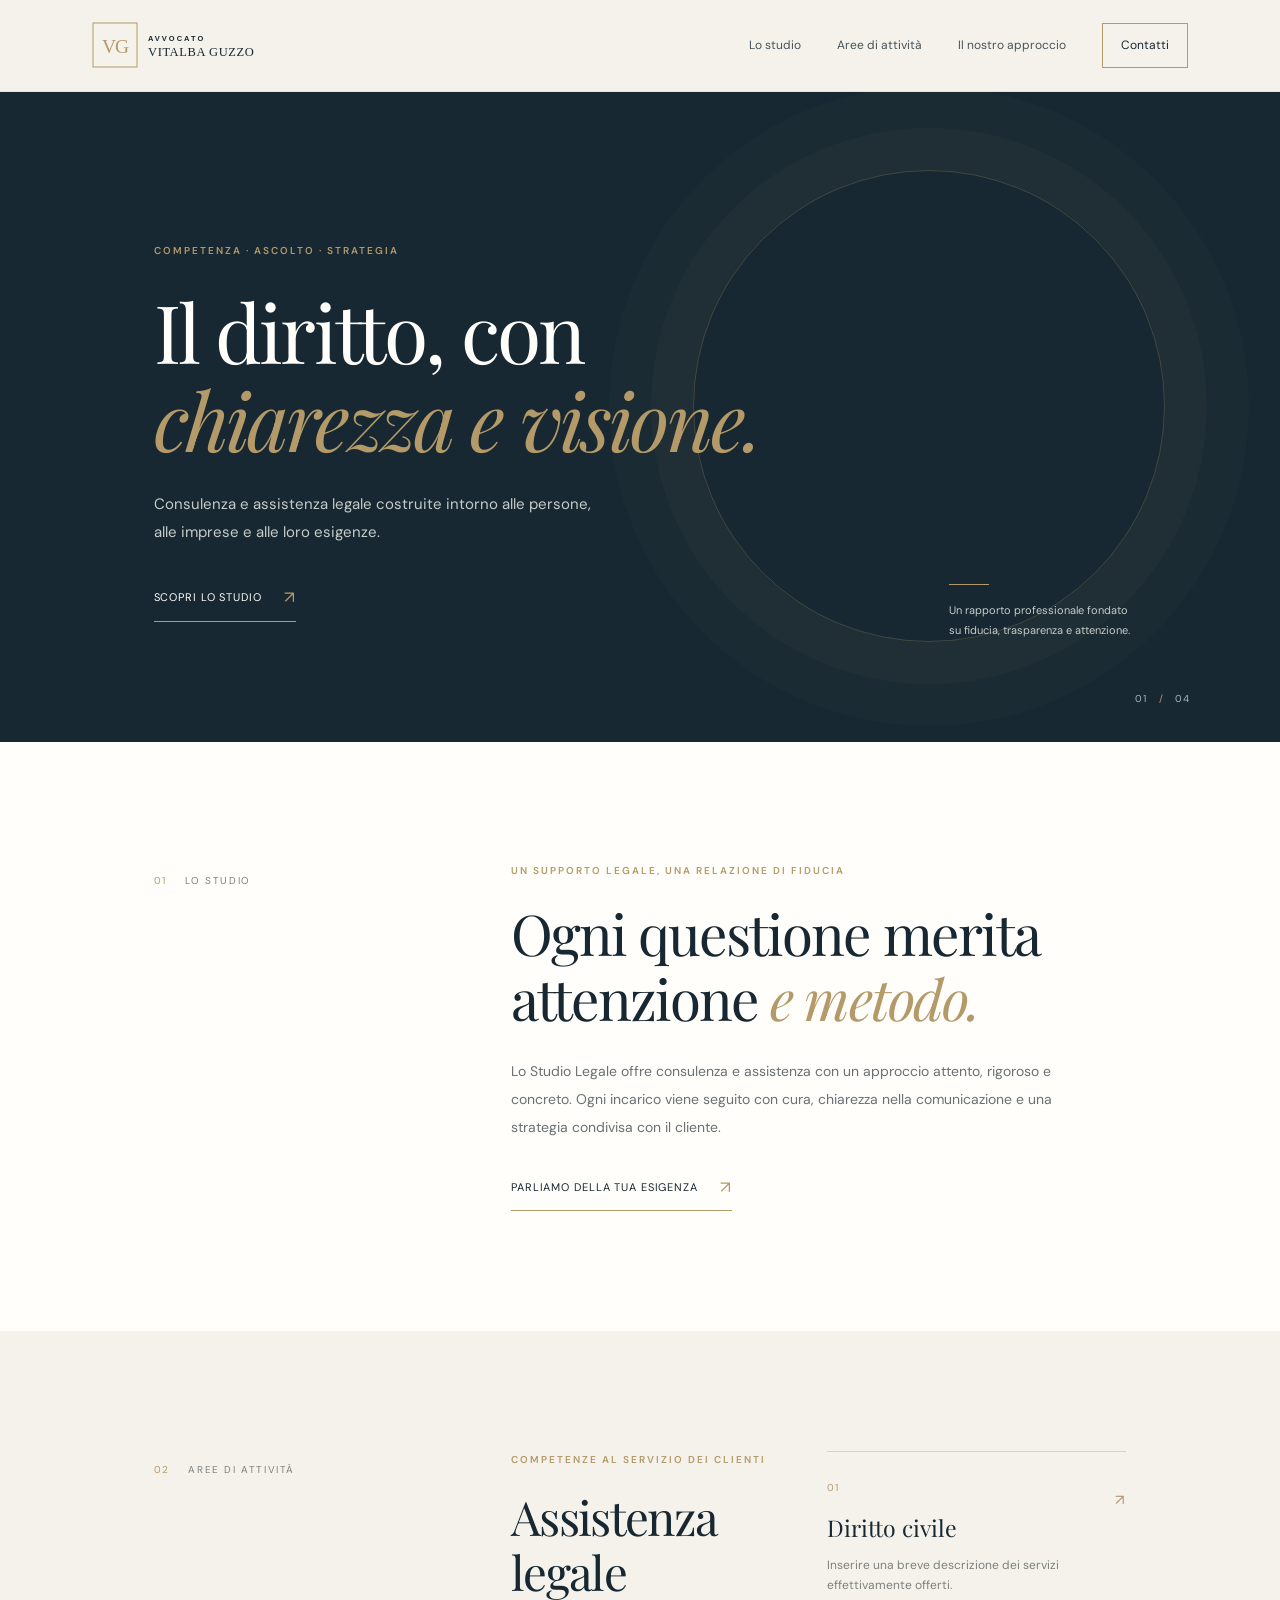
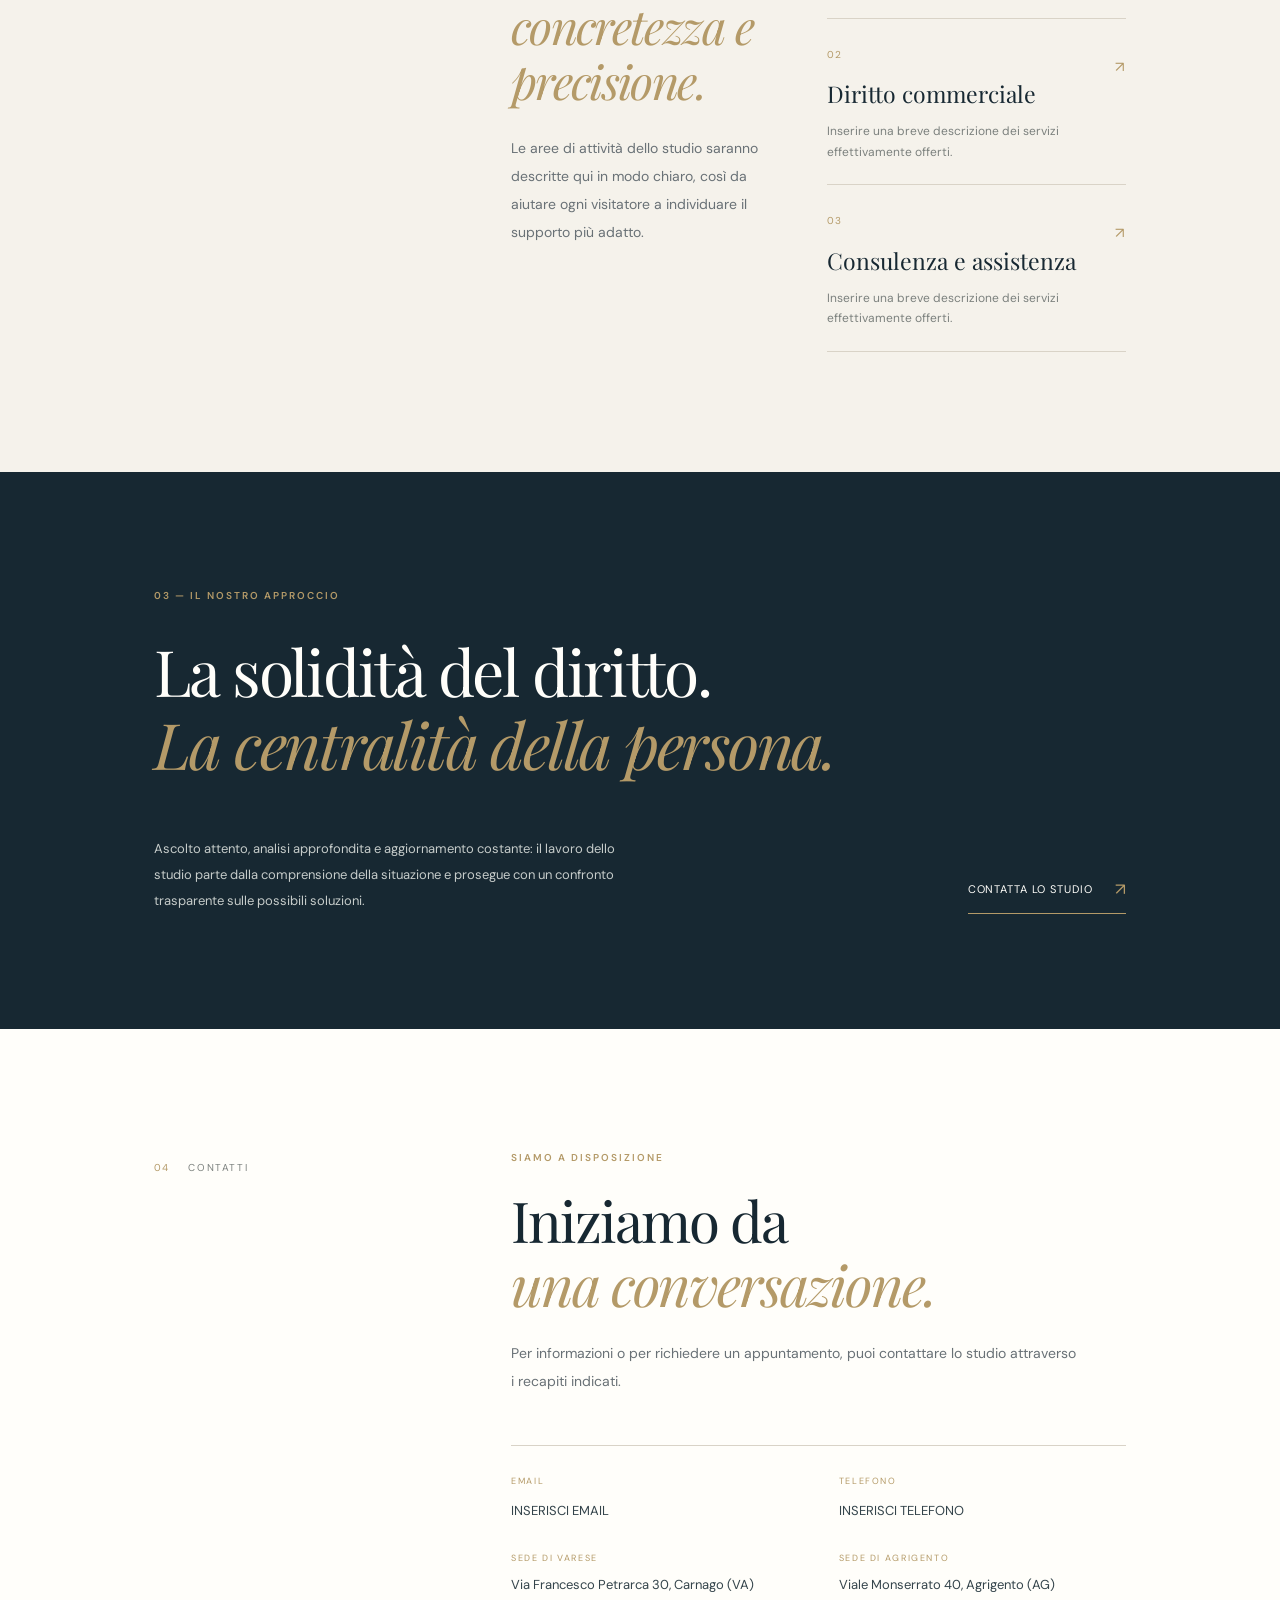
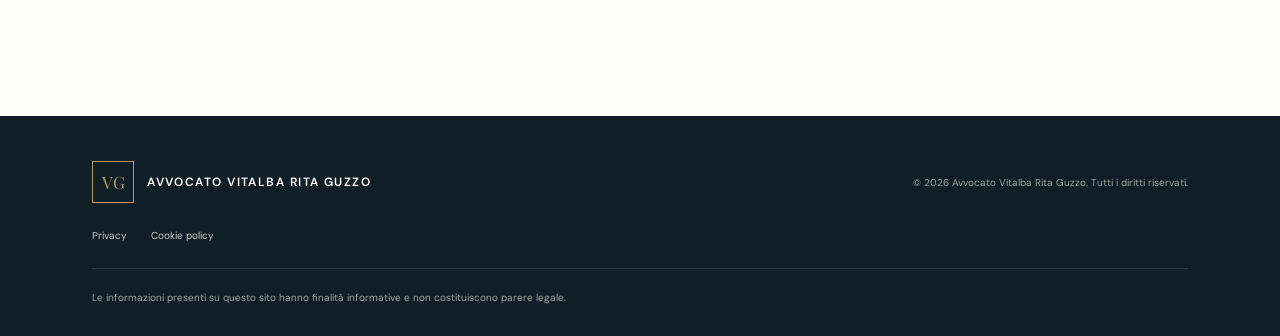
==== commit 466c9a52: "Update index.html" ====
--- a/index.html
+++ b/index.html
@@ -3,7 +3,7 @@
 <head>
   <meta charset="utf-8">
   <meta name="viewport" content="width=device-width, initial-scale=1">
-  <meta name="description" content="Avvocato Vitalba Guzzo — consulenza e assistenza legale in diritto civile, diritto del lavoro e contrattualistica.">
+  <meta name="description" content="Avvocato Vitalba Rita Guzzo — consulenza e assistenza legale in diritto civile, diritto del lavoro e contrattualistica.">
   <meta name="theme-color" content="#14232d">
   <title>Avvocato Vitalba Rita Guzzo | Consulenza e assistenza legale</title>
   <link rel="icon" type="image/svg+xml" href="favicon.svg">
@@ -15,8 +15,8 @@
 </head>
 <body>
   <header class="site-header">
-    <a class="brand" href="#inizio" aria-label="Avvocato Vitalba Guzzo, pagina iniziale">
-      <img class="brand-logo" src="logo-vg.svg" alt="Avvocato Vitalba Guzzo">
+    <a class="brand" href="#inizio" aria-label="Avvocato Vitalba Rita Guzzo, pagina iniziale">
+      <img class="brand-logo" src="logo-vg.svg" alt="Avvocato Vitalba Rita Guzzo">
     </a>
     <button class="menu-toggle" aria-expanded="false" aria-controls="main-nav">Menu</button>
     <nav id="main-nav" class="main-nav" aria-label="Navigazione principale">
@@ -96,7 +96,7 @@
   </main>
 
   <footer class="site-footer">
-    <a class="brand footer-brand" href="#inizio" aria-label="Avvocato Vitalba Rita Guzzo, pagina iniziale"><span class="brand-mark">VG</span><span class="brand-name">AVVOCATO VITALBA GUZZO</span></a>
+    <a class="brand footer-brand" href="#inizio" aria-label="Avvocato Vitalba Rita Guzzo, pagina iniziale"><span class="brand-mark">VG</span><span class="brand-name">AVVOCATO VITALBA RITA GUZZO</span></a>
     <p>© <span id="year"></span> Avvocato Vitalba Rita Guzzo. Tutti i diritti riservati.</p>
     <div class="footer-links"><a href="privacy.html">Privacy</a><a href="cookie.html">Cookie policy</a></div>
     <p class="disclaimer">Le informazioni presenti su questo sito hanno finalità informative e non costituiscono parere legale.</p>
